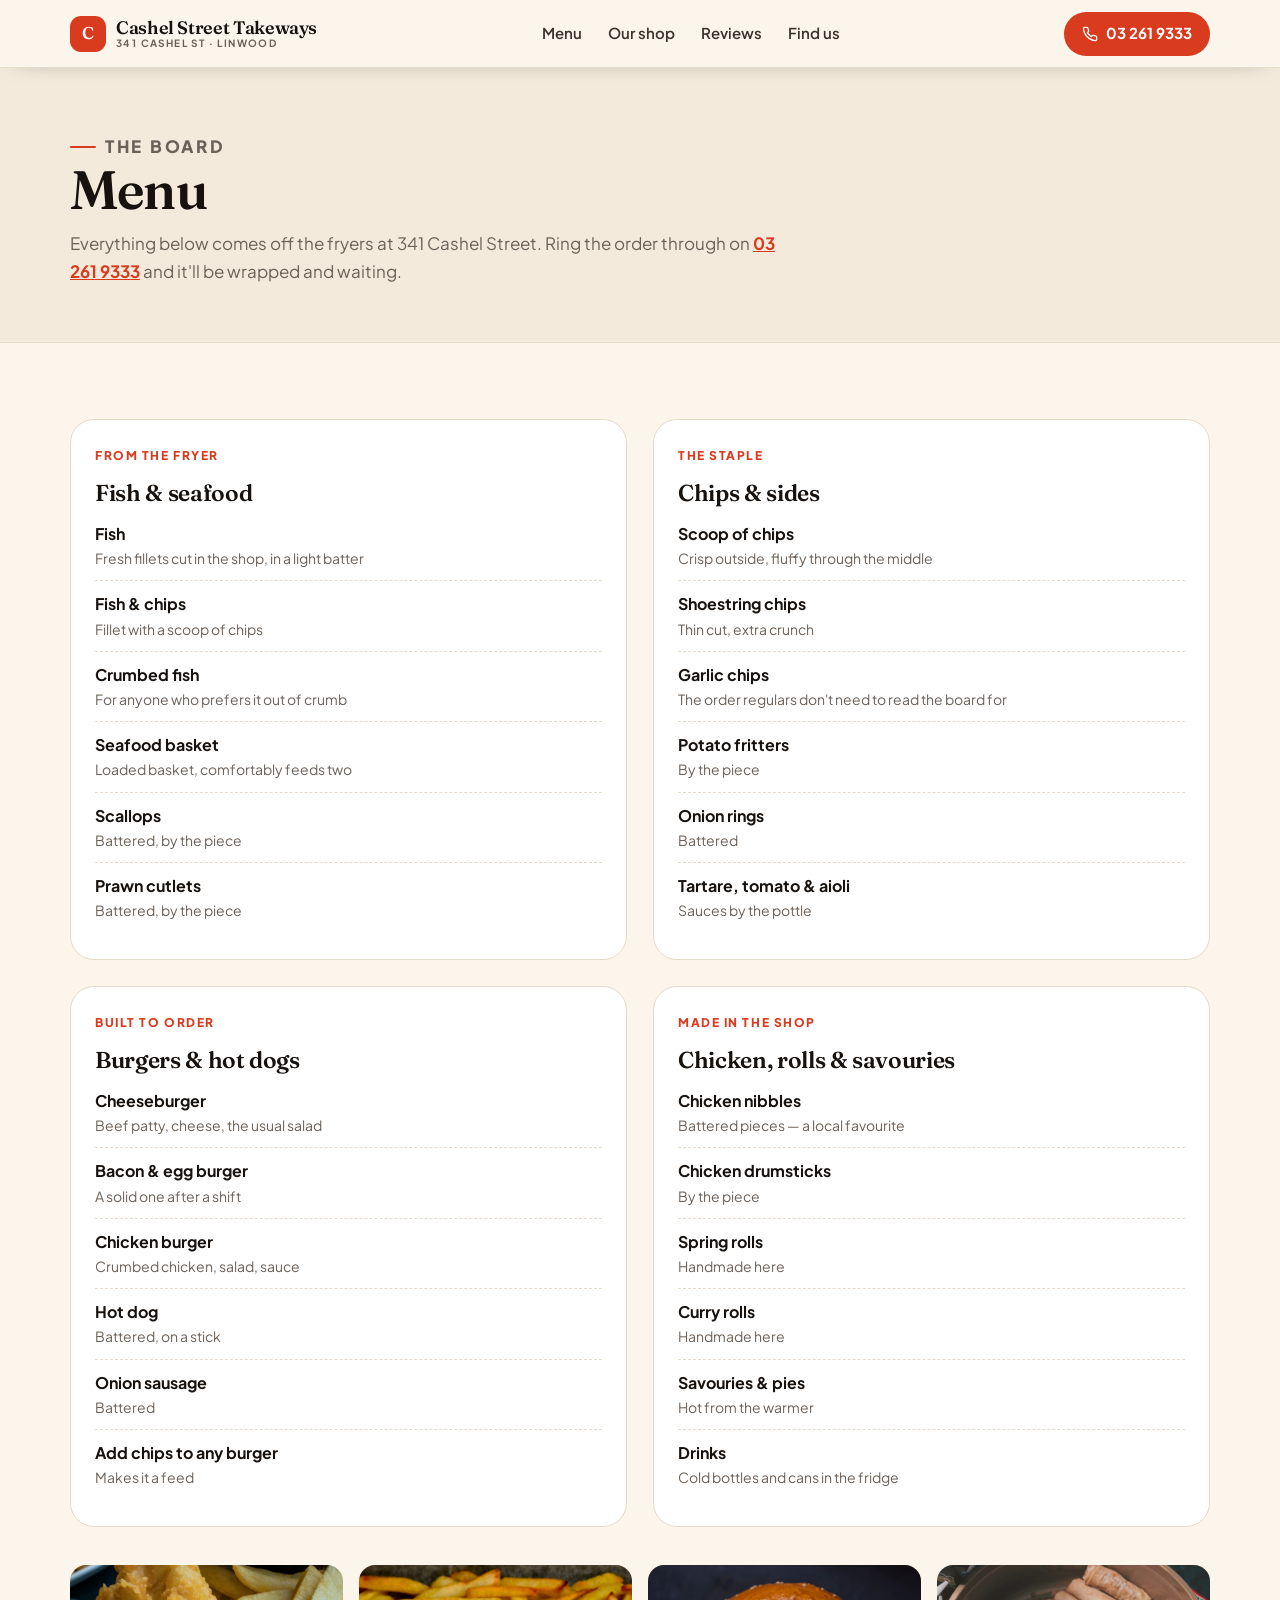
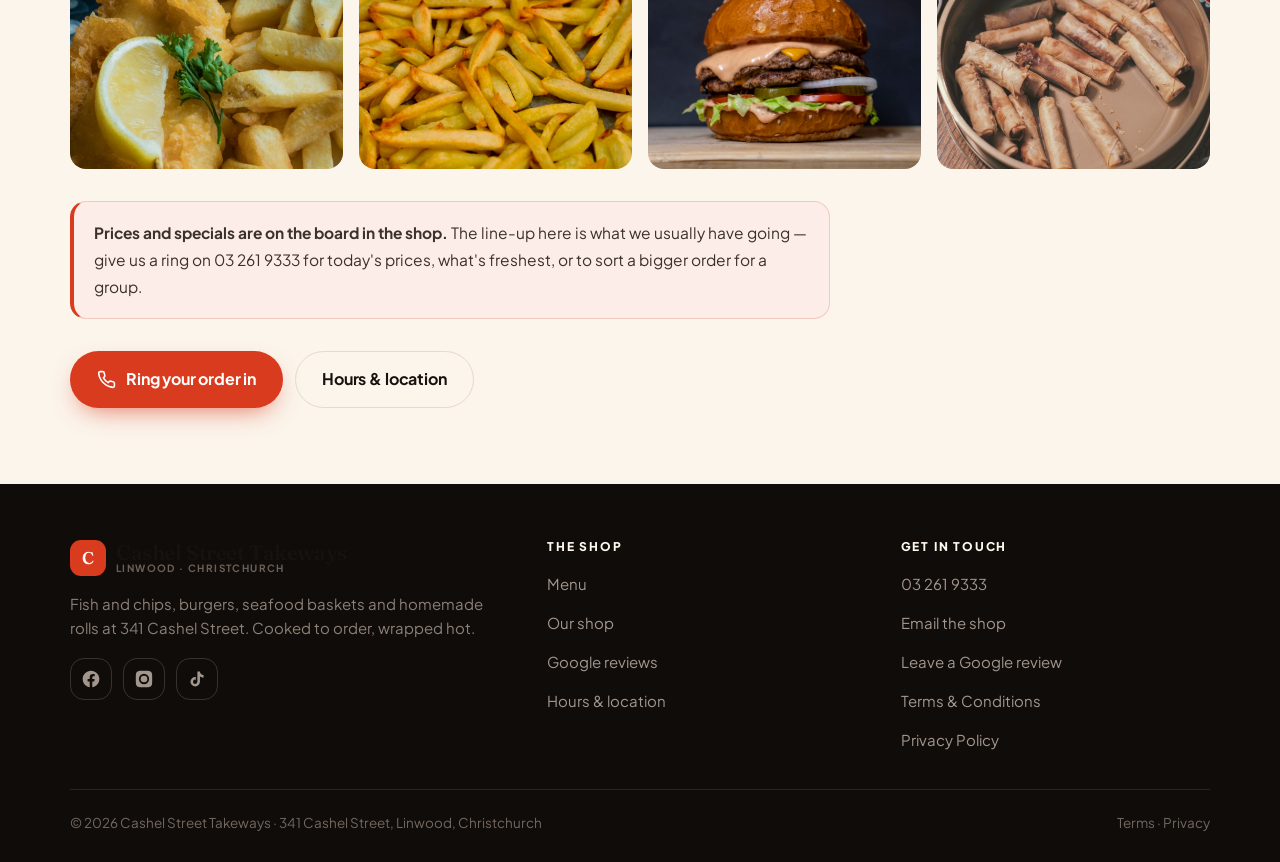
==== menu.html @ dccc2480 "Initial build: Cashel Street Takeways" ====
<!DOCTYPE html>
<html lang="en-NZ">
<head>
<meta charset="utf-8">
<meta name="viewport" content="width=device-width, initial-scale=1">
<title>Menu | Cashel Street Takeways, Linwood Christchurch</title>
<meta name="description" content="The menu board at Cashel Street Takeways — fish and chips, burgers, chicken, seafood baskets, homemade spring rolls and curry rolls. 341 Cashel Street, Linwood. Ring 03 261 9333.">
<meta name="theme-color" content="#17120E">
<meta property="og:title" content="Menu | Cashel Street Takeways">
<meta property="og:description" content="Fish and chips, burgers, chicken, seafood baskets and homemade rolls at 341 Cashel Street, Linwood, Christchurch.">
<meta property="og:image" content="img/og-image.jpg">
<link rel="icon" href="favicon.svg" type="image/svg+xml">
<link rel="preconnect" href="https://fonts.googleapis.com">
<link rel="preconnect" href="https://fonts.gstatic.com" crossorigin>
<link href="https://fonts.googleapis.com/css2?family=Fraunces:ital,opsz,wght@0,9..144,400;0,9..144,600;0,9..144,700;1,9..144,600&family=Plus+Jakarta+Sans:wght@400;500;600;700;800&display=swap" rel="stylesheet">
<link rel="stylesheet" href="styles.css">
</head>
<body class="inner">

<header class="nav solid">
  <div class="wrap">
    <a class="brand" href="index.html" aria-label="Cashel Street Takeways home">
      <span class="brand-mark" aria-hidden="true">C</span>
      <span class="brand-name">Cashel Street Takeways<small>341 Cashel St · Linwood</small></span>
    </a>
    <nav class="nav-links" aria-label="Main">
      <a href="index.html#menu">Menu</a>
      <a href="index.html#shop">Our shop</a>
      <a href="index.html#reviews">Reviews</a>
      <a href="index.html#findus">Find us</a>
    </nav>
    <div class="nav-right">
      <a class="nav-call" href="tel:032619333">
        <svg viewBox="0 0 24 24" fill="none" stroke="currentColor" stroke-width="2" stroke-linecap="round" stroke-linejoin="round" aria-hidden="true"><path d="M22 16.92v3a2 2 0 0 1-2.18 2 19.79 19.79 0 0 1-8.63-3.07 19.5 19.5 0 0 1-6-6 19.79 19.79 0 0 1-3.07-8.67A2 2 0 0 1 4.11 2h3a2 2 0 0 1 2 1.72c.13.96.36 1.9.7 2.81a2 2 0 0 1-.45 2.11L8.09 9.91a16 16 0 0 0 6 6l1.27-1.27a2 2 0 0 1 2.11-.45c.9.34 1.85.57 2.81.7A2 2 0 0 1 22 16.92z"/></svg>
        <span class="lbl">03 261 9333</span>
      </a>
      <button class="burger" id="burger" aria-label="Open menu" aria-expanded="false" aria-controls="mobileMenu"><span></span><span></span><span></span></button>
    </div>
  </div>
</header>

<div class="mobile-menu" id="mobileMenu">
  <a href="index.html#menu">Menu</a>
  <a href="index.html#shop">Our shop</a>
  <a href="index.html#reviews">Reviews</a>
  <a href="index.html#findus">Find us &amp; hours</a>
  <a href="tel:032619333">Call 03 261 9333</a>
</div>

<div class="page-head">
  <div class="wrap">
    <p class="eyebrow">The board</p>
    <h1>Menu</h1>
    <p>Everything below comes off the fryers at 341 Cashel Street. Ring the order through on <a href="tel:032619333" style="color:var(--accent);font-weight:700;">03 261 9333</a> and it'll be wrapped and waiting.</p>
  </div>
</div>

<section class="band-bone">
  <div class="wrap">
    <div class="menu-groups">

      <div class="menu-group rv">
        <div class="kicker">From the fryer</div>
        <h3>Fish &amp; seafood</h3>
        <ul>
          <li><b>Fish</b><span>Fresh fillets cut in the shop, in a light batter</span></li>
          <li><b>Fish &amp; chips</b><span>Fillet with a scoop of chips</span></li>
          <li><b>Crumbed fish</b><span>For anyone who prefers it out of crumb</span></li>
          <li><b>Seafood basket</b><span>Loaded basket, comfortably feeds two</span></li>
          <li><b>Scallops</b><span>Battered, by the piece</span></li>
          <li><b>Prawn cutlets</b><span>Battered, by the piece</span></li>
        </ul>
      </div>

      <div class="menu-group rv">
        <div class="kicker">The staple</div>
        <h3>Chips &amp; sides</h3>
        <ul>
          <li><b>Scoop of chips</b><span>Crisp outside, fluffy through the middle</span></li>
          <li><b>Shoestring chips</b><span>Thin cut, extra crunch</span></li>
          <li><b>Garlic chips</b><span>The order regulars don't need to read the board for</span></li>
          <li><b>Potato fritters</b><span>By the piece</span></li>
          <li><b>Onion rings</b><span>Battered</span></li>
          <li><b>Tartare, tomato &amp; aioli</b><span>Sauces by the pottle</span></li>
        </ul>
      </div>

      <div class="menu-group rv">
        <div class="kicker">Built to order</div>
        <h3>Burgers &amp; hot dogs</h3>
        <ul>
          <li><b>Cheeseburger</b><span>Beef patty, cheese, the usual salad</span></li>
          <li><b>Bacon &amp; egg burger</b><span>A solid one after a shift</span></li>
          <li><b>Chicken burger</b><span>Crumbed chicken, salad, sauce</span></li>
          <li><b>Hot dog</b><span>Battered, on a stick</span></li>
          <li><b>Onion sausage</b><span>Battered</span></li>
          <li><b>Add chips to any burger</b><span>Makes it a feed</span></li>
        </ul>
      </div>

      <div class="menu-group rv">
        <div class="kicker">Made in the shop</div>
        <h3>Chicken, rolls &amp; savouries</h3>
        <ul>
          <li><b>Chicken nibbles</b><span>Battered pieces — a local favourite</span></li>
          <li><b>Chicken drumsticks</b><span>By the piece</span></li>
          <li><b>Spring rolls</b><span>Handmade here</span></li>
          <li><b>Curry rolls</b><span>Handmade here</span></li>
          <li><b>Savouries &amp; pies</b><span>Hot from the warmer</span></li>
          <li><b>Drinks</b><span>Cold bottles and cans in the fridge</span></li>
        </ul>
      </div>

    </div>

    <div class="menu-strip">
      <img src="img/m-fishchips.jpg" alt="Battered fish and chips with a lemon wedge" width="800" height="1200" loading="lazy" decoding="async">
      <img src="img/m-chips.jpg" alt="A tray of hot golden chips" width="1200" height="692" loading="lazy" decoding="async">
      <img src="img/m-burgers.jpg" alt="A stacked cheeseburger" width="1200" height="997" loading="lazy" decoding="async">
      <img src="img/m-springrolls.jpg" alt="Golden fried spring rolls" width="1200" height="799" loading="lazy" decoding="async">
    </div>

    <div class="prose mt-32 rv" style="max-width:760px;">
      <p class="note"><b>Prices and specials are on the board in the shop.</b> The line-up here is what we usually have going — give us a ring on 03 261 9333 for today's prices, what's freshest, or to sort a bigger order for a group.</p>
    </div>

    <div class="stack-btns mt-32 rv">
      <a class="btn btn-primary" href="tel:032619333">
        <svg viewBox="0 0 24 24" fill="none" stroke="currentColor" stroke-width="2" stroke-linecap="round" stroke-linejoin="round" aria-hidden="true"><path d="M22 16.92v3a2 2 0 0 1-2.18 2 19.79 19.79 0 0 1-8.63-3.07 19.5 19.5 0 0 1-6-6 19.79 19.79 0 0 1-3.07-8.67A2 2 0 0 1 4.11 2h3a2 2 0 0 1 2 1.72c.13.96.36 1.9.7 2.81a2 2 0 0 1-.45 2.11L8.09 9.91a16 16 0 0 0 6 6l1.27-1.27a2 2 0 0 1 2.11-.45c.9.34 1.85.57 2.81.7A2 2 0 0 1 22 16.92z"/></svg>
        Ring your order in
      </a>
      <a class="btn btn-ghost" href="index.html#findus">Hours &amp; location</a>
    </div>
  </div>
</section>

<footer class="footer">
  <div class="wrap">
    <div class="footer-top">
      <div>
        <a class="brand" href="index.html" style="margin-bottom:16px;">
          <span class="brand-mark" aria-hidden="true">C</span>
          <span class="brand-name">Cashel Street Takeways<small>Linwood · Christchurch</small></span>
        </a>
        <p>Fish and chips, burgers, seafood baskets and homemade rolls at 341 Cashel Street. Cooked to order, wrapped hot.</p>
        <div class="socials">
          <a class="social" href="https://www.facebook.com/p/Cashel-Street-Takeaways-100054252981579/" target="_blank" rel="noopener" aria-label="Cashel Street Takeways on Facebook">
            <svg viewBox="0 0 24 24" fill="currentColor" aria-hidden="true"><path d="M22 12.06C22 6.5 17.52 2 12 2S2 6.5 2 12.06c0 5.02 3.66 9.18 8.44 9.94v-7.03H7.9v-2.91h2.54V9.85c0-2.52 1.49-3.91 3.77-3.91 1.09 0 2.24.2 2.24.2v2.46h-1.26c-1.24 0-1.63.78-1.63 1.57v1.89h2.78l-.45 2.91h-2.33V22c4.78-.76 8.44-4.92 8.44-9.94z"/></svg>
          </a>
          <a class="social" href="https://www.instagram.com/explore/search/keyword/?q=Cashel%20Street%20Takeaways%20Christchurch" target="_blank" rel="noopener" aria-label="Search Cashel Street Takeways on Instagram">
            <svg viewBox="0 0 24 24" fill="currentColor" aria-hidden="true"><path d="M12 2.16c3.2 0 3.58.01 4.85.07 1.17.05 1.8.25 2.23.41.56.22.96.48 1.38.9.42.42.68.82.9 1.38.16.42.36 1.06.41 2.23.06 1.27.07 1.65.07 4.85s-.01 3.58-.07 4.85c-.05 1.17-.25 1.8-.41 2.23-.22.56-.48.96-.9 1.38-.42.42-.82.68-1.38.9-.42.16-1.06.36-2.23.41-1.27.06-1.65.07-4.85.07s-3.58-.01-4.85-.07c-1.17-.05-1.8-.25-2.23-.41-.56-.22-.96-.48-1.38-.9a3.7 3.7 0 0 1-.9-1.38c-.16-.42-.36-1.06-.41-2.23C2.17 15.58 2.16 15.2 2.16 12s.01-3.58.07-4.85c.05-1.17.25-1.8.41-2.23.22-.56.48-.96.9-1.38.42-.42.82-.68 1.38-.9.42-.16 1.06-.36 2.23-.41C8.42 2.17 8.8 2.16 12 2.16zm0 3.68a6.16 6.16 0 1 0 0 12.32 6.16 6.16 0 0 0 0-12.32zm0 10.16a4 4 0 1 1 0-8 4 4 0 0 1 0 8zm7.85-10.4a1.44 1.44 0 1 1-2.88 0 1.44 1.44 0 0 1 2.88 0z"/></svg>
          </a>
          <a class="social" href="https://www.tiktok.com/search?q=Cashel%20Street%20Takeaways%20Christchurch" target="_blank" rel="noopener" aria-label="Search Cashel Street Takeways on TikTok">
            <svg viewBox="0 0 24 24" fill="currentColor" aria-hidden="true"><path d="M16.6 5.82A4.28 4.28 0 0 1 15.54 3h-3.09v12.4a2.59 2.59 0 0 1-2.59 2.5 2.59 2.59 0 1 1 .76-5.07V9.68a5.67 5.67 0 0 0-.76-.05A5.68 5.68 0 1 0 15.54 15.3V9.01a7.35 7.35 0 0 0 4.3 1.38V7.3a4.29 4.29 0 0 1-3.24-1.48z"/></svg>
          </a>
        </div>
      </div>
      <div>
        <h4>The shop</h4>
        <ul class="footer-links">
          <li><a href="index.html#menu">Menu</a></li>
          <li><a href="index.html#shop">Our shop</a></li>
          <li><a href="index.html#reviews">Google reviews</a></li>
          <li><a href="index.html#findus">Hours &amp; location</a></li>
        </ul>
      </div>
      <div>
        <h4>Get in touch</h4>
        <ul class="footer-links">
          <li><a href="tel:032619333">03 261 9333</a></li>
          <li><a href="#" data-gmail data-user="alfeilimited" data-domain="outlook.co.nz" data-su="Enquiry%20for%20Cashel%20Street%20Takeways" data-body="Hi%20Albert%2C%0A%0A">Email the shop</a></li>
          <li><a href="https://www.google.com/maps/search/?api=1&amp;query=Cashel%20Street%20Takeaways%20341%20Cashel%20St%20Linwood%20Christchurch" target="_blank" rel="noopener">Leave a Google review</a></li>
          <li><a href="terms.html">Terms &amp; Conditions</a></li>
          <li><a href="privacy.html">Privacy Policy</a></li>
        </ul>
      </div>
    </div>
    <div class="footer-bottom">
      <span>© <span data-year>2026</span> Cashel Street Takeways · 341 Cashel Street, Linwood, Christchurch</span>
      <span><a href="terms.html">Terms</a> · <a href="privacy.html">Privacy</a></span>
    </div>
  </div>
</footer>

<script src="script.js"></script>
</body>
</html>
---- styles.css ----
/* =========================================================
   Cashel Street Takeways — Linwood, Christchurch
   Archetype: Fresh  ·  Fraunces + Plus Jakarta Sans
   ========================================================= */

:root{
  --ink:        #17120E;
  --ink-soft:   #3B322B;
  --muted:      #6C6158;
  --bone:       #FBF5EC;
  --bone-deep:  #F4EADC;
  --paper:      #FFFFFF;
  --line:       #E6DACA;
  --accent:     #D93B1E;
  --accent-dk:  #B32F16;
  --accent-soft:#FCEDE8;
  --gold:       #E0A63C;

  --r-sm: 10px;
  --r:    16px;
  --r-lg: 24px;
  --r-xl: 32px;

  --shadow:    0 2px 4px rgba(23,18,14,.04), 0 12px 32px -12px rgba(23,18,14,.16);
  --shadow-lg: 0 4px 8px rgba(23,18,14,.05), 0 28px 60px -22px rgba(23,18,14,.28);

  --wrap: 1180px;
  --nav-h: 68px;

  --f-display: "Fraunces", Georgia, "Times New Roman", serif;
  --f-body: "Plus Jakarta Sans", -apple-system, BlinkMacSystemFont, "Segoe UI", sans-serif;
}

*,*::before,*::after{ box-sizing:border-box; }

html{ scroll-behavior:smooth; scroll-padding-top:calc(var(--nav-h) + 12px); }
@media (prefers-reduced-motion: reduce){ html{ scroll-behavior:auto; } }

body{
  margin:0;
  background:var(--bone);
  color:var(--ink-soft);
  font-family:var(--f-body);
  font-size:17px;
  line-height:1.65;
  -webkit-font-smoothing:antialiased;
  overflow-x:hidden;
}

img{
  max-width:100%;
  height:auto;
  display:block;
  image-orientation:from-image;
  filter:saturate(.95) contrast(1.05);
}

a{ color:inherit; }
h1,h2,h3,h4{
  font-family:var(--f-display);
  color:var(--ink);
  font-weight:600;
  line-height:1.1;
  letter-spacing:-.015em;
  margin:0 0 .5em;
  font-variation-settings:"SOFT" 0,"WONK" 0;
}
p{ margin:0 0 1.1em; }
p:last-child{ margin-bottom:0; }

.wrap{ width:100%; max-width:var(--wrap); margin:0 auto; padding:0 20px; min-width:0; }

/* nothing may push the page wider than the phone */
h1,h2,h3,h4,p,li,a,span,div{ min-width:0; }
h1,h2,h3,h4,p,li{ overflow-wrap:break-word; }

.eyebrow{
  font-family:var(--f-body);
  font-size:12px;
  font-weight:800;
  letter-spacing:.12em;
  text-transform:uppercase;
  color:var(--accent);
  margin:0 0 14px;
  display:block;
  max-width:100%;
  overflow-wrap:break-word;
}
@media (min-width:520px){ .eyebrow{ letter-spacing:.16em; } }
.eyebrow::before{
  content:""; display:inline-block; width:26px; height:2px;
  vertical-align:middle; margin:-2px 9px 0 0;
  background:var(--accent); border-radius:2px;
}
.eyebrow.on-dark{ color:var(--gold); }
.eyebrow.on-dark::before{ background:var(--gold); }

section{ padding:76px 0; position:relative; }
.band-bone{ background:var(--bone); }
.band-paper{ background:var(--paper); }
.band-deep{ background:var(--bone-deep); }
.band-dark{ background:var(--ink); color:#D9CFC5; }
.band-dark h2,.band-dark h3{ color:#FFF8EF; }

.sec-head{ max-width:640px; margin-bottom:40px; }
.sec-head h2{ font-size:clamp(30px,7vw,46px); }
.sec-head p{ font-size:17px; color:var(--muted); }
.band-dark .sec-head p{ color:#A99C90; }

/* ---------- Buttons ---------- */
.btn{
  display:inline-flex; align-items:center; justify-content:center; gap:10px;
  min-height:52px; padding:14px 26px;
  border-radius:999px; border:1.5px solid transparent;
  font-family:var(--f-body); font-size:16px; font-weight:700; letter-spacing:-.01em;
  text-decoration:none; cursor:pointer;
  transition:transform .22s cubic-bezier(.2,.7,.3,1), box-shadow .22s ease, background .22s ease, color .22s ease, border-color .22s ease;
  max-width:100%;
}
.btn svg{ width:19px; height:19px; flex:none; }
.btn-primary{ background:var(--accent); color:#fff; box-shadow:0 10px 26px -10px rgba(217,59,30,.75); }
.btn-primary:hover{ background:var(--accent-dk); transform:translateY(-2px); box-shadow:0 16px 34px -12px rgba(217,59,30,.85); }
.btn-ghost{ background:transparent; color:var(--ink); border-color:var(--line); }
.btn-ghost:hover{ background:var(--paper); border-color:var(--ink); transform:translateY(-2px); }
.btn-light{ background:#FFF8EF; color:var(--ink); }
.btn-light:hover{ background:#fff; transform:translateY(-2px); }
.btn-outline-light{ background:transparent; color:#FFF8EF; border-color:rgba(255,248,239,.32); }
.btn-outline-light:hover{ border-color:#FFF8EF; background:rgba(255,248,239,.08); transform:translateY(-2px); }
.btn-glass{
  background:rgba(255,255,255,.14); color:#fff; border-color:rgba(255,255,255,.4);
  -webkit-backdrop-filter:blur(10px); backdrop-filter:blur(10px);
}
.btn-glass:hover{ background:rgba(255,255,255,.24); transform:translateY(-2px); }
.btn-lg{ min-height:60px; padding:16px 32px; font-size:17px; width:100%; }

/* ---------- Intro curtain ---------- */
#intro{
  position:fixed; inset:0; z-index:200;
  background:var(--ink);
  display:flex; align-items:center; justify-content:center;
  transition:opacity .7s ease .35s, visibility .7s ease .35s;
}
#intro.done{ opacity:0; visibility:hidden; }
.intro-mark{
  font-family:var(--f-display); font-size:clamp(24px,6.4vw,44px); font-weight:600;
  color:#FFF8EF; text-align:center; letter-spacing:-.02em; line-height:1.15;
  padding:0 24px; max-width:100%; width:100%;
  overflow-wrap:break-word;
  animation:introRise .9s cubic-bezier(.2,.7,.3,1) both;
}
.intro-mark span{ display:block; font-family:var(--f-body); font-size:12px; font-weight:800;
  letter-spacing:.24em; text-transform:uppercase; color:var(--gold); margin-top:14px; }
.intro-bar{
  position:absolute; left:0; right:0; bottom:0; height:3px; background:var(--accent);
  transform-origin:left; animation:introBar 1.15s cubic-bezier(.5,0,.2,1) both;
}
@keyframes introRise{ from{opacity:0; transform:translateY(16px);} to{opacity:1; transform:none;} }
@keyframes introBar{ from{transform:scaleX(0);} to{transform:scaleX(1);} }

/* ---------- Reveal ---------- */
.rv{ opacity:0; transform:translateY(22px); transition:opacity .75s ease, transform .75s cubic-bezier(.2,.7,.3,1); }
.rv.in{ opacity:1; transform:none; }
@media (prefers-reduced-motion: reduce){
  .rv{ opacity:1 !important; transform:none !important; transition:none; }
  .intro-mark,.intro-bar{ animation:none; }
}

/* ---------- Nav ---------- */
.nav{
  position:fixed; top:0; left:0; right:0; z-index:120;
  height:var(--nav-h);
  display:flex; align-items:center;
  background:rgba(251,245,236,0);
  transition:background .3s ease, box-shadow .3s ease, border-color .3s ease;
  border-bottom:1px solid transparent;
}
.nav.solid{
  background:rgba(251,245,236,.94);
  -webkit-backdrop-filter:blur(14px); backdrop-filter:blur(14px);
  border-bottom-color:var(--line);
  box-shadow:0 6px 24px -18px rgba(23,18,14,.6);
}
.nav .wrap{ display:flex; align-items:center; justify-content:space-between; gap:14px; }

.brand{ display:flex; align-items:center; gap:10px; text-decoration:none; min-width:0; }
.brand-mark{
  width:36px; height:36px; border-radius:11px; flex:none;
  background:var(--accent); color:#fff;
  display:grid; place-items:center;
  font-family:var(--f-display); font-weight:600; font-size:17px; letter-spacing:-.02em;
}
.brand-name{
  font-family:var(--f-display); font-size:18px; font-weight:600; color:#FFF8EF;
  letter-spacing:-.02em; line-height:1.05; white-space:nowrap;
  overflow:hidden; text-overflow:ellipsis;
  transition:color .3s ease;
}
.brand-name small{ display:block; font-family:var(--f-body); font-size:10px; font-weight:700;
  letter-spacing:.14em; text-transform:uppercase; color:rgba(255,248,239,.62); transition:color .3s ease; }
@media (max-width:430px){
  .brand-mark{ width:32px; height:32px; border-radius:10px; font-size:15px; }
  .brand{ gap:8px; }
  .brand-name{ font-size:15.5px; }
  .brand-name small{ font-size:9px; letter-spacing:.1em; }
}
.nav.solid .brand-name{ color:var(--ink); }
.nav.solid .brand-name small{ color:var(--muted); }
body.inner .brand-name{ color:var(--ink); }
body.inner .brand-name small{ color:var(--muted); }

.nav-links{ display:none; }
.nav-right{ display:flex; align-items:center; gap:10px; }

.nav-call{
  display:inline-flex; align-items:center; gap:8px;
  min-height:44px; padding:9px 18px; border-radius:999px;
  background:var(--accent); color:#fff; text-decoration:none;
  font-size:15px; font-weight:700; white-space:nowrap;
  transition:background .2s ease, transform .2s ease;
}
.nav-call:hover{ background:var(--accent-dk); transform:translateY(-1px); }
.nav-call svg{ width:16px; height:16px; }
.nav-call .lbl{ display:none; }

.burger{
  width:44px; height:44px; border-radius:12px; flex:none;
  display:grid; place-items:center; gap:0;
  background:rgba(255,255,255,.12); border:1px solid rgba(255,255,255,.28);
  cursor:pointer; padding:0;
  -webkit-backdrop-filter:blur(8px); backdrop-filter:blur(8px);
  transition:background .2s ease, border-color .2s ease;
}
.nav.solid .burger, body.inner .burger{ background:var(--paper); border-color:var(--line); }
.burger span{ display:block; width:18px; height:2px; border-radius:2px; background:#FFF8EF; transition:background .3s ease, transform .3s ease, opacity .3s ease; }
.burger span + span{ margin-top:4px; }
.nav.solid .burger span, body.inner .burger span{ background:var(--ink); }
.burger.open span:nth-child(1){ transform:translateY(6px) rotate(45deg); }
.burger.open span:nth-child(2){ opacity:0; }
.burger.open span:nth-child(3){ transform:translateY(-6px) rotate(-45deg); }

.mobile-menu{
  position:fixed; top:var(--nav-h); left:0; right:0; z-index:119;
  background:var(--paper); border-bottom:1px solid var(--line);
  box-shadow:var(--shadow-lg);
  transform:translateY(-14px); opacity:0; visibility:hidden; pointer-events:none;
  transition:opacity .26s ease, transform .26s ease, visibility .26s ease;
}
.mobile-menu.open{ transform:none; opacity:1; visibility:visible; pointer-events:auto; }
.mobile-menu a{
  display:flex; align-items:center; min-height:52px;
  padding:12px 20px; text-decoration:none; color:var(--ink);
  font-weight:600; font-size:17px; border-bottom:1px solid var(--bone-deep);
}
.mobile-menu a:last-child{ border-bottom:0; }
.mobile-menu a:active{ background:var(--bone); }

@media (min-width:940px){
  .burger{ display:none; }
  .mobile-menu{ display:none; }
  .nav-links{ display:flex; align-items:center; gap:26px; }
  .nav-links a{
    text-decoration:none; font-size:15px; font-weight:600; color:rgba(255,248,239,.86);
    position:relative; padding:4px 0; transition:color .2s ease;
  }
  .nav-links a::after{
    content:""; position:absolute; left:0; right:100%; bottom:0; height:2px;
    background:var(--accent); border-radius:2px; transition:right .25s ease;
  }
  .nav-links a:hover::after{ right:0; }
  .nav.solid .nav-links a, body.inner .nav-links a{ color:var(--ink-soft); }
  .nav.solid .nav-links a:hover, body.inner .nav-links a:hover{ color:var(--ink); }
  .nav-call .lbl{ display:inline; }
}

/* ---------- Hero ---------- */
.hero{
  position:relative;
  background:var(--ink);
  min-height:100svh;
  display:flex; align-items:flex-end;
  padding:calc(var(--nav-h) + 40px) 0 44px;
  overflow:hidden;
}
.hero-slides{ position:absolute; inset:0; }
.hero-slides img{
  position:absolute; inset:0;
  width:100%; height:100%;
  object-fit:cover; object-position:center;
  opacity:0; transition:opacity 1.6s ease;
  filter:saturate(.95) contrast(1.05);
}
.hero-slides img.active{ opacity:1; }
.hero-scrim{
  position:absolute; inset:0;
  background:
    linear-gradient(180deg, rgba(23,18,14,.72) 0%, rgba(23,18,14,.36) 34%, rgba(23,18,14,.80) 82%, rgba(23,18,14,.94) 100%),
    linear-gradient(90deg, rgba(23,18,14,.5) 0%, rgba(23,18,14,0) 62%);
}
.hero .wrap{ position:relative; z-index:2; }
.hero-inner{ max-width:730px; }
.hero .eyebrow{ color:var(--gold); }
.hero .eyebrow::before{ background:var(--gold); }
.hero h1{
  color:#FFF8EF;
  font-size:clamp(32px,8.6vw,72px);
  line-height:1.03;
  letter-spacing:-.03em;
  margin-bottom:18px;
  text-wrap:balance;
}
.hero h1 em{ font-style:italic; color:var(--gold); }
.hero-sub{
  color:rgba(255,248,239,.86);
  font-size:clamp(16px,4.2vw,20px);
  line-height:1.6;
  max-width:560px;
  margin-bottom:26px;
}
.hero-cta{ display:flex; flex-wrap:wrap; gap:12px; margin-bottom:22px; }
.hero-cta .btn{ flex:1 1 240px; }

.hero-badge{
  display:inline-flex; align-items:center; gap:12px; flex-wrap:wrap;
  padding:12px 18px; border-radius:999px;
  background:rgba(255,255,255,.13);
  border:1px solid rgba(255,255,255,.28);
  -webkit-backdrop-filter:blur(12px); backdrop-filter:blur(12px);
  color:#FFF8EF; font-size:14px; font-weight:600; line-height:1.3;
  max-width:100%;
}
.stars{ display:inline-flex; gap:2px; color:var(--gold); flex:none; }
.stars svg{ width:15px; height:15px; }
.hero-badge b{ font-weight:800; }
.hero-badge span{ color:rgba(255,248,239,.74); font-weight:500; }

.scroll-hint{
  position:absolute; left:50%; bottom:14px; transform:translateX(-50%);
  z-index:2; color:rgba(255,248,239,.5);
  display:none;
}
@media (min-width:940px){ .scroll-hint{ display:block; animation:bob 2.4s ease-in-out infinite; } }
@keyframes bob{ 0%,100%{ transform:translate(-50%,0);} 50%{ transform:translate(-50%,7px);} }

/* ---------- Trust strip ---------- */
.trust{ background:var(--ink); padding:0 0 0; }
.trust-grid{
  display:grid; gap:0;
  border-top:1px solid rgba(255,248,239,.12);
}
.trust-item{
  display:flex; gap:16px; align-items:flex-start;
  padding:26px 0;
  border-bottom:1px solid rgba(255,248,239,.12);
}
.trust-ico{
  width:44px; height:44px; border-radius:13px; flex:none;
  display:grid; place-items:center;
  background:rgba(217,59,30,.18); color:var(--accent);
  border:1px solid rgba(217,59,30,.34);
}
.trust-ico svg{ width:21px; height:21px; }
.trust-item h3{ font-size:18px; margin:0 0 4px; color:#FFF8EF; }
.trust-item p{ font-size:15px; color:#A99C90; margin:0; }
@media (min-width:768px){
  .trust-grid{ grid-template-columns:repeat(3,1fr); gap:0 34px; }
  .trust-item{ border-bottom:0; padding:34px 0; }
}

/* ---------- Menu / services cards ---------- */
.cards{ display:grid; gap:22px; grid-template-columns:1fr; }
@media (min-width:640px){ .cards{ grid-template-columns:repeat(2,1fr); } }
@media (min-width:1000px){ .cards{ grid-template-columns:repeat(3,1fr); } }

.card{
  background:var(--paper);
  border:1px solid var(--line);
  border-radius:var(--r-lg);
  overflow:hidden;
  display:flex; flex-direction:column;
  transition:transform .3s cubic-bezier(.2,.7,.3,1), box-shadow .3s ease, border-color .3s ease;
}
.card:hover{ transform:translateY(-5px); box-shadow:var(--shadow-lg); border-color:#D9C8B2; }
.card-img{ position:relative; aspect-ratio:4/3; overflow:hidden; background:var(--bone-deep); }
.card-img img{ width:100%; height:100%; object-fit:cover; transition:transform .6s cubic-bezier(.2,.7,.3,1); }
.card:hover .card-img img{ transform:scale(1.055); }
.card-tag{
  position:absolute; left:12px; top:12px; z-index:2;
  background:rgba(23,18,14,.78); color:#FFF8EF;
  -webkit-backdrop-filter:blur(6px); backdrop-filter:blur(6px);
  font-size:11px; font-weight:800; letter-spacing:.1em; text-transform:uppercase;
  padding:6px 11px; border-radius:999px;
}
.card-body{ padding:22px 22px 24px; flex:1; }
.card-body h3{ font-size:22px; margin:0 0 8px; }
.card-body p{ font-size:15.5px; color:var(--muted); margin:0; }

/* ---------- About ---------- */
.split{ display:grid; gap:34px; grid-template-columns:1fr; align-items:center; }
@media (min-width:940px){ .split{ grid-template-columns:1fr 1.05fr; gap:60px; } }

.about-media{ position:relative; }
.about-media img{
  width:100%; aspect-ratio:4/3; object-fit:cover;
  border-radius:var(--r-xl);
  box-shadow:var(--shadow-lg);
}
.corner-tag{
  position:absolute; right:-6px; bottom:-14px;
  background:var(--accent); color:#fff;
  padding:14px 20px; border-radius:var(--r);
  font-size:13px; font-weight:800; letter-spacing:.06em; text-transform:uppercase;
  line-height:1.35; box-shadow:0 14px 30px -14px rgba(217,59,30,.9);
  max-width:72%;
}
@media (min-width:640px){ .corner-tag{ right:-14px; } }

.checklist{ list-style:none; margin:26px 0 0; padding:0; display:grid; gap:14px; }
.checklist li{ display:flex; gap:13px; align-items:flex-start; font-size:16px; color:var(--ink-soft); }
.check{
  width:26px; height:26px; border-radius:9px; flex:none; margin-top:1px;
  display:grid; place-items:center;
  background:var(--accent-soft); color:var(--accent);
  border:1px solid rgba(217,59,30,.22);
}
.check svg{ width:14px; height:14px; }

/* ---------- Crew ---------- */
.crew{ display:grid; gap:20px; grid-template-columns:1fr; }
@media (min-width:640px){ .crew{ grid-template-columns:repeat(3,1fr); } }
.crew-card{
  background:var(--paper); border:1px solid var(--line);
  border-radius:var(--r-lg); padding:28px 24px; text-align:center;
  transition:transform .3s ease, box-shadow .3s ease;
}
.crew-card:hover{ transform:translateY(-4px); box-shadow:var(--shadow); }
.avatar{
  width:70px; height:70px; margin:0 auto 16px; border-radius:50%;
  background:var(--ink); color:#FFF8EF;
  display:grid; place-items:center;
  font-family:var(--f-display); font-size:24px; font-weight:600; letter-spacing:.02em;
  box-shadow:0 0 0 3px var(--paper), 0 0 0 5px var(--accent);
}
.crew-card h3{ font-size:20px; margin:0 0 4px; }
.crew-role{
  display:block; font-size:11px; font-weight:800; letter-spacing:.14em;
  text-transform:uppercase; color:var(--accent); margin-bottom:10px;
}
.crew-card p{ font-size:15px; color:var(--muted); margin:0; }

/* ---------- Reviews ---------- */
.review-grid{ display:grid; gap:20px; grid-template-columns:1fr; }
@media (min-width:700px){ .review-grid{ grid-template-columns:repeat(2,1fr); } }
.review{
  background:var(--paper); border:1px solid var(--line);
  border-radius:var(--r-lg); padding:26px 24px;
  display:flex; flex-direction:column; gap:14px;
  transition:transform .3s ease, box-shadow .3s ease;
}
.review:hover{ transform:translateY(-4px); box-shadow:var(--shadow); }
.review-top{ display:flex; align-items:center; gap:13px; }
.review-av{
  width:44px; height:44px; border-radius:50%; flex:none;
  background:var(--accent-soft); color:var(--accent-dk);
  display:grid; place-items:center; font-weight:800; font-size:15px;
  border:1px solid rgba(217,59,30,.2);
}
.review-name{ font-weight:700; color:var(--ink); font-size:16px; line-height:1.25; }
.review-date{ font-size:13px; color:var(--muted); }
.review p{ font-size:16px; color:var(--ink-soft); margin:0; line-height:1.6; }
.google-mark{ display:flex; align-items:center; gap:7px; font-size:12.5px; color:var(--muted); font-weight:600; margin-top:auto; }
.google-mark svg{ width:15px; height:15px; }

.rating-summary{
  display:flex; flex-wrap:wrap; align-items:center; gap:14px;
  background:var(--paper); border:1px solid var(--line);
  border-radius:var(--r-lg); padding:20px 22px; margin-bottom:28px;
}
.rating-score{ font-family:var(--f-display); font-size:42px; font-weight:600; color:var(--ink); line-height:1; }
.rating-meta{ font-size:14.5px; color:var(--muted); }
.rating-meta b{ color:var(--ink); display:block; font-size:16px; }
.rating-summary .btn{ margin-left:auto; }

/* ---------- Review banner ---------- */
.review-banner{ background:var(--ink); text-align:center; }
.review-banner h2{ font-size:clamp(26px,6.4vw,40px); color:#FFF8EF; max-width:16ch; margin-inline:auto; }
.review-banner p{ color:#A99C90; max-width:46ch; margin:0 auto 26px; font-size:16.5px; }
.review-banner .stars{ justify-content:center; margin-bottom:16px; }
.review-banner .stars svg{ width:22px; height:22px; }

/* ---------- Contact ---------- */
.contact-grid{ display:grid; gap:34px; grid-template-columns:1fr; }
@media (min-width:940px){ .contact-grid{ grid-template-columns:1.05fr .95fr; gap:56px; } }

.info-row{
  display:flex; gap:15px; align-items:flex-start;
  padding:17px 0; border-bottom:1px solid rgba(255,248,239,.13);
}
.info-row:last-of-type{ border-bottom:0; }
.info-ico{
  width:40px; height:40px; border-radius:12px; flex:none;
  display:grid; place-items:center;
  background:rgba(224,166,60,.14); color:var(--gold);
  border:1px solid rgba(224,166,60,.3);
}
.info-ico svg{ width:19px; height:19px; }
.info-row .lab{ font-size:11.5px; font-weight:800; letter-spacing:.14em; text-transform:uppercase; color:#A99C90; margin-bottom:3px; }
.info-row .val{ font-size:16.5px; color:#FFF8EF; font-weight:600; line-height:1.45; text-decoration:none; word-break:break-word; }
a.val:hover{ color:var(--gold); }

.hours{ list-style:none; margin:0; padding:0; font-size:15.5px; }
.hours li{ display:flex; flex-wrap:wrap; justify-content:space-between; gap:2px 14px; padding:6px 0; color:#D9CFC5; }
.hours li span{ text-align:left; }
@media (min-width:520px){ .hours li span{ text-align:right; } }
.hours li b{ color:#FFF8EF; font-weight:600; flex:none; }
.hours li.closed b{ color:#A99C90; }

.contact-card{
  background:rgba(255,248,239,.05);
  border:1px solid rgba(255,248,239,.14);
  border-radius:var(--r-xl);
  padding:28px 24px;
}
.contact-card h3{ font-size:24px; margin:0 0 8px; }
.contact-card > p{ color:#A99C90; font-size:15.5px; margin-bottom:22px; }
.contact-btns{ display:grid; gap:12px; }

.socials{ display:flex; gap:11px; flex-wrap:wrap; margin-top:24px; }
.social{
  width:46px; height:46px; border-radius:14px;
  display:grid; place-items:center;
  border:1px solid rgba(255,248,239,.22); color:#FFF8EF;
  text-decoration:none;
  transition:background .22s ease, transform .22s ease, border-color .22s ease, color .22s ease;
}
.social svg{ width:20px; height:20px; }
.social:hover{ background:var(--accent); border-color:var(--accent); color:#fff; transform:translateY(-3px); }
.socials-label{ font-size:11.5px; font-weight:800; letter-spacing:.14em; text-transform:uppercase; color:#A99C90; margin:26px 0 0; }

/* ---------- Map ---------- */
.map-wrap{
  border-radius:var(--r-xl);
  overflow:hidden;
  border:1px solid var(--line);
  box-shadow:var(--shadow);
  background:var(--bone-deep);
  line-height:0;
}
.map-wrap iframe{ width:100%; height:340px; border:0; display:block; }
@media (min-width:768px){ .map-wrap iframe{ height:430px; } }

/* ---------- Footer ---------- */
.footer{ background:#100C09; color:#8C8078; padding:56px 0 28px; }
.footer-top{ display:grid; gap:32px; grid-template-columns:1fr; margin-bottom:36px; }
@media (min-width:768px){ .footer-top{ grid-template-columns:1.4fr 1fr 1fr; gap:44px; } }
.footer h4{ font-family:var(--f-body); font-size:12px; font-weight:800; letter-spacing:.15em;
  text-transform:uppercase; color:#FFF8EF; margin:0 0 16px; }
.footer .brand-name{ color:#FFF8EF; font-size:21px; }
.footer .brand-name small{ color:#8C8078; }
.footer p{ font-size:15px; line-height:1.6; }
.footer-links{ list-style:none; margin:0; padding:0; display:grid; gap:11px; }
.footer-links a{ text-decoration:none; font-size:15px; color:#A2968D; transition:color .2s ease; display:inline-block; min-height:24px; }
.footer-links a:hover{ color:var(--gold); }
.footer .socials{ margin-top:18px; }
.footer .social{ border-color:rgba(255,248,239,.16); color:#A2968D; width:42px; height:42px; }
.footer-bottom{
  border-top:1px solid rgba(255,248,239,.1); padding-top:22px;
  display:flex; flex-wrap:wrap; gap:10px 20px; justify-content:space-between;
  font-size:13.5px; color:#736860;
}
.footer-bottom a{ color:#736860; text-decoration:none; }
.footer-bottom a:hover{ color:var(--gold); }

/* ---------- Inner pages ---------- */
body.inner{ padding-top:var(--nav-h); }
body.inner .nav{ background:rgba(251,245,236,.94); -webkit-backdrop-filter:blur(14px); backdrop-filter:blur(14px); border-bottom-color:var(--line); }

.page-head{ background:var(--bone-deep); padding:64px 0 56px; border-bottom:1px solid var(--line); }
.page-head h1{ font-size:clamp(32px,8vw,54px); margin:0 0 10px; }
.page-head p{ color:var(--muted); max-width:60ch; font-size:17px; margin:0; }

.prose{ max-width:800px; }
.prose h2{ font-size:clamp(23px,5vw,30px); margin:44px 0 14px; }
.prose h2:first-child{ margin-top:0; }
.prose p, .prose li{ font-size:16.5px; color:var(--ink-soft); line-height:1.72; }
.prose ul{ padding-left:20px; margin:0 0 1.1em; }
.prose li{ margin-bottom:8px; }
.prose .note{
  background:var(--accent-soft); border:1px solid rgba(217,59,30,.2);
  border-left:4px solid var(--accent);
  border-radius:var(--r); padding:18px 20px; font-size:15.5px; color:var(--ink-soft);
}

/* Menu page */
.menu-groups{ display:grid; gap:26px; grid-template-columns:1fr; }
@media (min-width:768px){ .menu-groups{ grid-template-columns:repeat(2,1fr); } }
.menu-group{
  background:var(--paper); border:1px solid var(--line);
  border-radius:var(--r-lg); padding:26px 24px;
}
.menu-group h3{ font-size:23px; margin:0 0 4px; }
.menu-group .kicker{ font-size:12px; font-weight:800; letter-spacing:.13em; text-transform:uppercase; color:var(--accent); margin-bottom:16px; }
.menu-group ul{ list-style:none; margin:0; padding:0; }
.menu-group li{
  padding:10px 0; border-bottom:1px dashed var(--line);
  font-size:16px; color:var(--ink-soft);
}
.menu-group li:last-child{ border-bottom:0; }
.menu-group li b{ color:var(--ink); font-weight:700; }
.menu-group li span{ display:block; font-size:14px; color:var(--muted); }

.menu-strip{ display:grid; gap:16px; grid-template-columns:repeat(2,1fr); margin-top:38px; }
@media (min-width:768px){ .menu-strip{ grid-template-columns:repeat(4,1fr); } }
.menu-strip img{ width:100%; aspect-ratio:4/3; object-fit:cover; border-radius:var(--r); }

/* utility */
.center{ text-align:center; }
.mt-32{ margin-top:32px; }
.stack-btns{ display:flex; flex-wrap:wrap; gap:12px; }
.stack-btns .btn{ flex:1 1 220px; }
@media (min-width:640px){ .stack-btns .btn{ flex:0 1 auto; } }
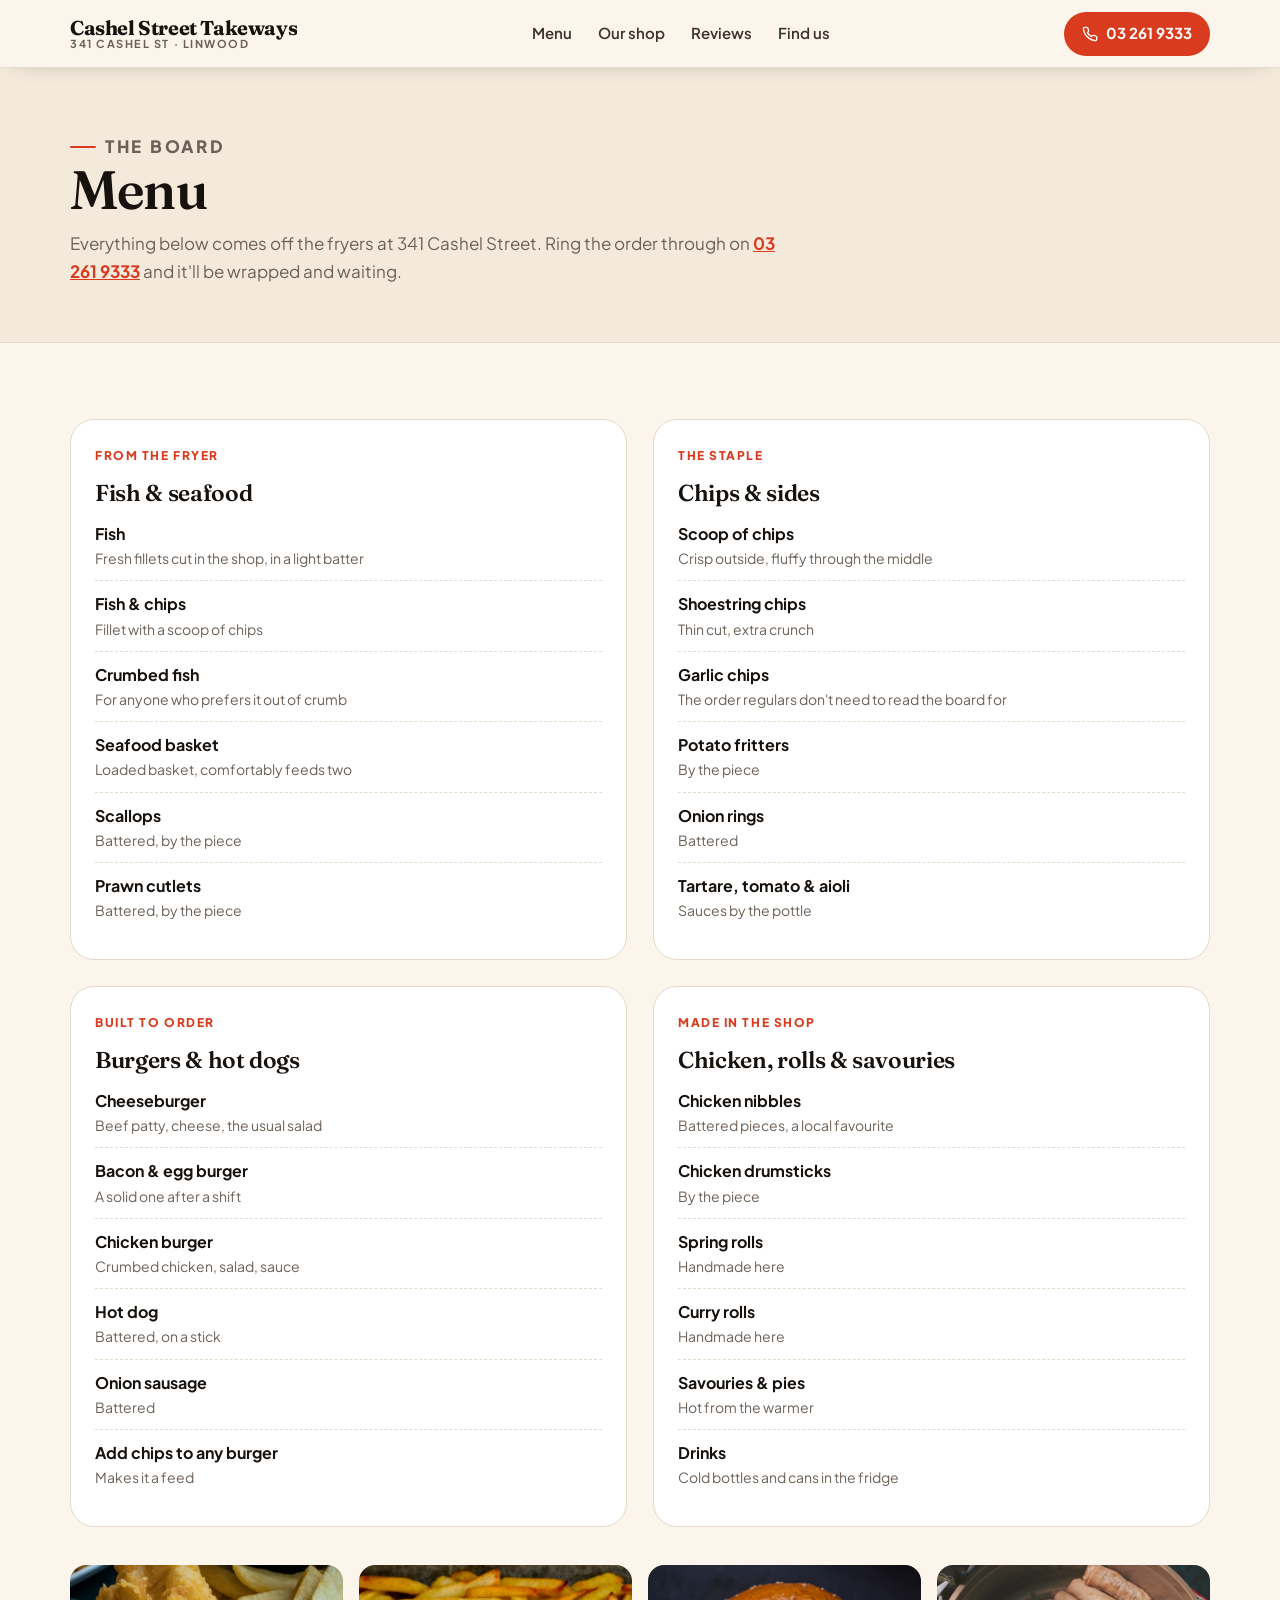
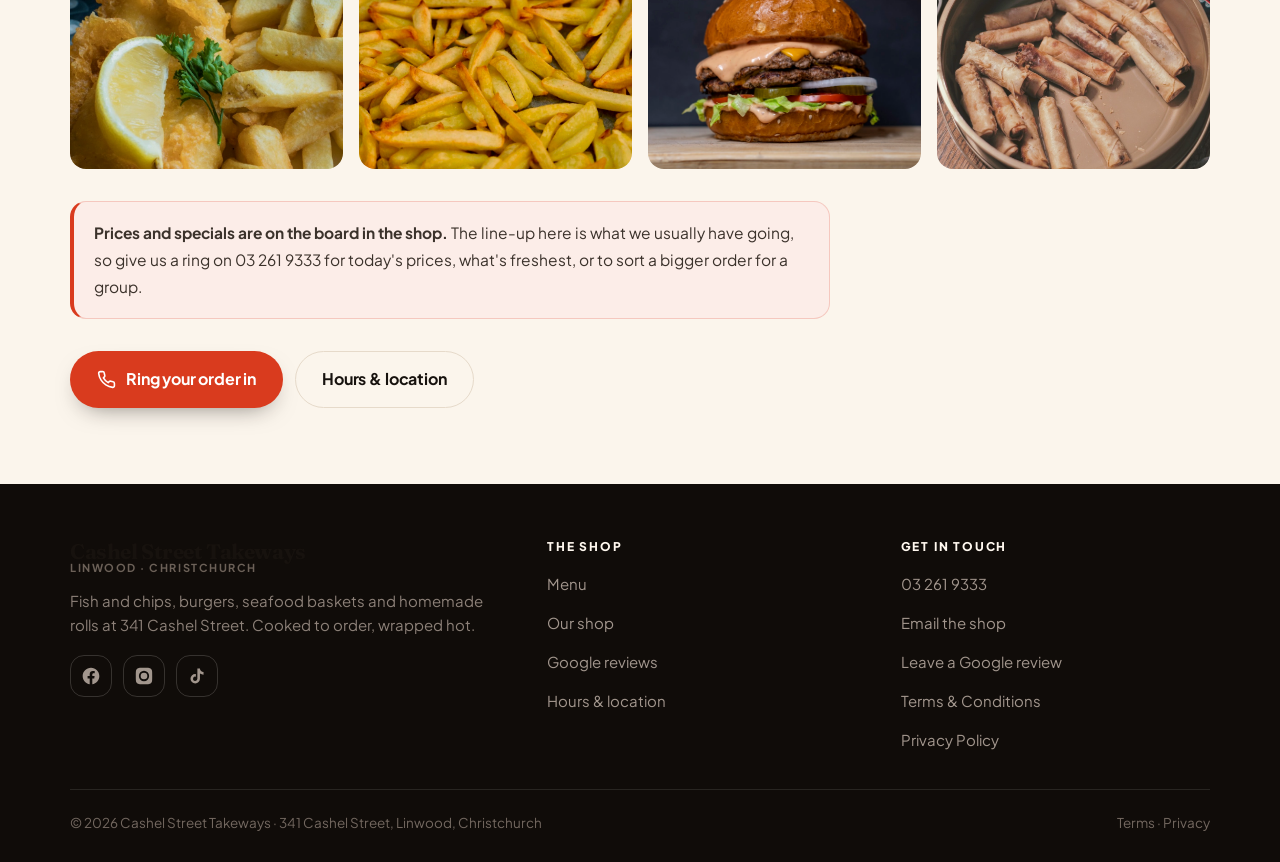
==== commit 0c5dc291: "Apply current build prompt to the Cashel Street demo - Logo is the business name as text; drop the "" ====
--- a/menu.html
+++ b/menu.html
@@ -4,7 +4,7 @@
 <meta charset="utf-8">
 <meta name="viewport" content="width=device-width, initial-scale=1">
 <title>Menu | Cashel Street Takeways, Linwood Christchurch</title>
-<meta name="description" content="The menu board at Cashel Street Takeways — fish and chips, burgers, chicken, seafood baskets, homemade spring rolls and curry rolls. 341 Cashel Street, Linwood. Ring 03 261 9333.">
+<meta name="description" content="The menu board at Cashel Street Takeways: fish and chips, burgers, chicken, seafood baskets, homemade spring rolls and curry rolls. 341 Cashel Street, Linwood. Ring 03 261 9333.">
 <meta name="theme-color" content="#17120E">
 <meta property="og:title" content="Menu | Cashel Street Takeways">
 <meta property="og:description" content="Fish and chips, burgers, chicken, seafood baskets and homemade rolls at 341 Cashel Street, Linwood, Christchurch.">
@@ -20,7 +20,6 @@
 <header class="nav solid">
   <div class="wrap">
     <a class="brand" href="index.html" aria-label="Cashel Street Takeways home">
-      <span class="brand-mark" aria-hidden="true">C</span>
       <span class="brand-name">Cashel Street Takeways<small>341 Cashel St · Linwood</small></span>
     </a>
     <nav class="nav-links" aria-label="Main">
@@ -102,7 +101,7 @@
         <div class="kicker">Made in the shop</div>
         <h3>Chicken, rolls &amp; savouries</h3>
         <ul>
-          <li><b>Chicken nibbles</b><span>Battered pieces — a local favourite</span></li>
+          <li><b>Chicken nibbles</b><span>Battered pieces, a local favourite</span></li>
           <li><b>Chicken drumsticks</b><span>By the piece</span></li>
           <li><b>Spring rolls</b><span>Handmade here</span></li>
           <li><b>Curry rolls</b><span>Handmade here</span></li>
@@ -121,7 +120,7 @@
     </div>
 
     <div class="prose mt-32 rv" style="max-width:760px;">
-      <p class="note"><b>Prices and specials are on the board in the shop.</b> The line-up here is what we usually have going — give us a ring on 03 261 9333 for today's prices, what's freshest, or to sort a bigger order for a group.</p>
+      <p class="note"><b>Prices and specials are on the board in the shop.</b> The line-up here is what we usually have going, so give us a ring on 03 261 9333 for today's prices, what's freshest, or to sort a bigger order for a group.</p>
     </div>
 
     <div class="stack-btns mt-32 rv">
@@ -139,7 +138,6 @@
     <div class="footer-top">
       <div>
         <a class="brand" href="index.html" style="margin-bottom:16px;">
-          <span class="brand-mark" aria-hidden="true">C</span>
           <span class="brand-name">Cashel Street Takeways<small>Linwood · Christchurch</small></span>
         </a>
         <p>Fish and chips, burgers, seafood baskets and homemade rolls at 341 Cashel Street. Cooked to order, wrapped hot.</p>
--- a/styles.css
+++ b/styles.css
@@ -118,8 +118,8 @@
   max-width:100%;
 }
 .btn svg{ width:19px; height:19px; flex:none; }
-.btn-primary{ background:var(--accent); color:#fff; box-shadow:0 10px 26px -10px rgba(217,59,30,.75); }
-.btn-primary:hover{ background:var(--accent-dk); transform:translateY(-2px); box-shadow:0 16px 34px -12px rgba(217,59,30,.85); }
+.btn-primary{ background:var(--accent); color:#fff; box-shadow:0 10px 24px -12px rgba(23,18,14,.55); }
+.btn-primary:hover{ background:var(--accent-dk); transform:translateY(-2px); box-shadow:0 16px 32px -14px rgba(23,18,14,.62); }
 .btn-ghost{ background:transparent; color:var(--ink); border-color:var(--line); }
 .btn-ghost:hover{ background:var(--paper); border-color:var(--ink); transform:translateY(-2px); }
 .btn-light{ background:#FFF8EF; color:var(--ink); }
@@ -170,7 +170,7 @@
   position:fixed; top:0; left:0; right:0; z-index:120;
   height:var(--nav-h);
   display:flex; align-items:center;
-  background:rgba(251,245,236,0);
+  background:linear-gradient(180deg, rgba(23,18,14,.62) 0%, rgba(23,18,14,.28) 60%, rgba(23,18,14,0) 100%);
   transition:background .3s ease, box-shadow .3s ease, border-color .3s ease;
   border-bottom:1px solid transparent;
 }
@@ -183,25 +183,18 @@
 .nav .wrap{ display:flex; align-items:center; justify-content:space-between; gap:14px; }
 
 .brand{ display:flex; align-items:center; gap:10px; text-decoration:none; min-width:0; }
-.brand-mark{
-  width:36px; height:36px; border-radius:11px; flex:none;
-  background:var(--accent); color:#fff;
-  display:grid; place-items:center;
-  font-family:var(--f-display); font-weight:600; font-size:17px; letter-spacing:-.02em;
-}
 .brand-name{
-  font-family:var(--f-display); font-size:18px; font-weight:600; color:#FFF8EF;
+  font-family:var(--f-display); font-size:20px; font-weight:700; color:#FFF8EF;
   letter-spacing:-.02em; line-height:1.05; white-space:nowrap;
   overflow:hidden; text-overflow:ellipsis;
   transition:color .3s ease;
 }
-.brand-name small{ display:block; font-family:var(--f-body); font-size:10px; font-weight:700;
+.brand-name small{ display:block; font-family:var(--f-body); font-size:11px; font-weight:700;
   letter-spacing:.14em; text-transform:uppercase; color:rgba(255,248,239,.62); transition:color .3s ease; }
 @media (max-width:430px){
-  .brand-mark{ width:32px; height:32px; border-radius:10px; font-size:15px; }
   .brand{ gap:8px; }
   .brand-name{ font-size:15.5px; }
-  .brand-name small{ font-size:9px; letter-spacing:.1em; }
+  .brand-name small{ font-size:11px; letter-spacing:.08em; }
 }
 .nav.solid .brand-name{ color:var(--ink); }
 .nav.solid .brand-name small{ color:var(--muted); }
@@ -319,19 +312,27 @@
 .hero-cta{ display:flex; flex-wrap:wrap; gap:12px; margin-bottom:22px; }
 .hero-cta .btn{ flex:1 1 240px; }
 
-.hero-badge{
-  display:inline-flex; align-items:center; gap:12px; flex-wrap:wrap;
-  padding:12px 18px; border-radius:999px;
-  background:rgba(255,255,255,.13);
-  border:1px solid rgba(255,255,255,.28);
-  -webkit-backdrop-filter:blur(12px); backdrop-filter:blur(12px);
-  color:#FFF8EF; font-size:14px; font-weight:600; line-height:1.3;
-  max-width:100%;
-}
+.hero-review{
+  display:block; max-width:430px; text-decoration:none;
+  padding:16px 20px 15px; border-radius:var(--r);
+  background:rgba(255,255,255,.11);
+  border:1px solid rgba(255,255,255,.24);
+  -webkit-backdrop-filter:blur(14px); backdrop-filter:blur(14px);
+  transition:background .28s ease, border-color .28s ease, transform .28s ease;
+}
+.hero-review:hover{ background:rgba(255,255,255,.17); border-color:rgba(255,255,255,.4); transform:translateY(-2px); }
+.hero-review p{
+  color:#FFF8EF; font-size:15px; line-height:1.55; margin:9px 0 10px;
+  font-family:var(--f-display); font-style:italic; font-weight:400;
+}
+.hero-review-by{
+  display:flex; align-items:center; gap:7px;
+  font-size:11.5px; font-weight:800; letter-spacing:.13em; text-transform:uppercase;
+  color:rgba(255,248,239,.7);
+}
+.hero-review-by svg{ width:14px; height:14px; flex:none; }
 .stars{ display:inline-flex; gap:2px; color:var(--gold); flex:none; }
 .stars svg{ width:15px; height:15px; }
-.hero-badge b{ font-weight:800; }
-.hero-badge span{ color:rgba(255,248,239,.74); font-weight:500; }
 
 .scroll-hint{
   position:absolute; left:50%; bottom:14px; transform:translateX(-50%);
@@ -340,31 +341,6 @@
 }
 @media (min-width:940px){ .scroll-hint{ display:block; animation:bob 2.4s ease-in-out infinite; } }
 @keyframes bob{ 0%,100%{ transform:translate(-50%,0);} 50%{ transform:translate(-50%,7px);} }
-
-/* ---------- Trust strip ---------- */
-.trust{ background:var(--ink); padding:0 0 0; }
-.trust-grid{
-  display:grid; gap:0;
-  border-top:1px solid rgba(255,248,239,.12);
-}
-.trust-item{
-  display:flex; gap:16px; align-items:flex-start;
-  padding:26px 0;
-  border-bottom:1px solid rgba(255,248,239,.12);
-}
-.trust-ico{
-  width:44px; height:44px; border-radius:13px; flex:none;
-  display:grid; place-items:center;
-  background:rgba(217,59,30,.18); color:var(--accent);
-  border:1px solid rgba(217,59,30,.34);
-}
-.trust-ico svg{ width:21px; height:21px; }
-.trust-item h3{ font-size:18px; margin:0 0 4px; color:#FFF8EF; }
-.trust-item p{ font-size:15px; color:#A99C90; margin:0; }
-@media (min-width:768px){
-  .trust-grid{ grid-template-columns:repeat(3,1fr); gap:0 34px; }
-  .trust-item{ border-bottom:0; padding:34px 0; }
-}
 
 /* ---------- Menu / services cards ---------- */
 .cards{ display:grid; gap:22px; grid-template-columns:1fr; }
@@ -383,13 +359,12 @@
 .card-img{ position:relative; aspect-ratio:4/3; overflow:hidden; background:var(--bone-deep); }
 .card-img img{ width:100%; height:100%; object-fit:cover; transition:transform .6s cubic-bezier(.2,.7,.3,1); }
 .card:hover .card-img img{ transform:scale(1.055); }
-.card-tag{
-  position:absolute; left:12px; top:12px; z-index:2;
-  background:rgba(23,18,14,.78); color:#FFF8EF;
-  -webkit-backdrop-filter:blur(6px); backdrop-filter:blur(6px);
-  font-size:11px; font-weight:800; letter-spacing:.1em; text-transform:uppercase;
-  padding:6px 11px; border-radius:999px;
-}
+.card-label{
+  display:flex; align-items:center; gap:7px; margin-bottom:9px;
+  font-size:11px; font-weight:800; letter-spacing:.13em; text-transform:uppercase;
+  color:var(--accent-dk);
+}
+.card-label svg{ width:15px; height:15px; flex:none; }
 .card-body{ padding:22px 22px 24px; flex:1; }
 .card-body h3{ font-size:22px; margin:0 0 8px; }
 .card-body p{ font-size:15.5px; color:var(--muted); margin:0; }
@@ -409,7 +384,7 @@
   background:var(--accent); color:#fff;
   padding:14px 20px; border-radius:var(--r);
   font-size:13px; font-weight:800; letter-spacing:.06em; text-transform:uppercase;
-  line-height:1.35; box-shadow:0 14px 30px -14px rgba(217,59,30,.9);
+  line-height:1.35; box-shadow:0 14px 30px -16px rgba(23,18,14,.7);
   max-width:72%;
 }
 @media (min-width:640px){ .corner-tag{ right:-14px; } }
@@ -470,16 +445,6 @@
 .google-mark{ display:flex; align-items:center; gap:7px; font-size:12.5px; color:var(--muted); font-weight:600; margin-top:auto; }
 .google-mark svg{ width:15px; height:15px; }
 
-.rating-summary{
-  display:flex; flex-wrap:wrap; align-items:center; gap:14px;
-  background:var(--paper); border:1px solid var(--line);
-  border-radius:var(--r-lg); padding:20px 22px; margin-bottom:28px;
-}
-.rating-score{ font-family:var(--f-display); font-size:42px; font-weight:600; color:var(--ink); line-height:1; }
-.rating-meta{ font-size:14.5px; color:var(--muted); }
-.rating-meta b{ color:var(--ink); display:block; font-size:16px; }
-.rating-summary .btn{ margin-left:auto; }
-
 /* ---------- Review banner ---------- */
 .review-banner{ background:var(--ink); text-align:center; }
 .review-banner h2{ font-size:clamp(26px,6.4vw,40px); color:#FFF8EF; max-width:16ch; margin-inline:auto; }
@@ -488,8 +453,23 @@
 .review-banner .stars svg{ width:22px; height:22px; }
 
 /* ---------- Contact ---------- */
-.contact-grid{ display:grid; gap:34px; grid-template-columns:1fr; }
-@media (min-width:940px){ .contact-grid{ grid-template-columns:1.05fr .95fr; gap:56px; } }
+.contact-card{
+  display:grid; grid-template-columns:1fr; gap:0;
+  max-width:1120px; margin:0 auto;
+  background:rgba(255,248,239,.05);
+  border:1px solid rgba(255,248,239,.14);
+  border-radius:var(--r-xl);
+  overflow:hidden;
+  box-shadow:var(--shadow-lg);
+}
+.contact-map{ position:relative; min-height:300px; order:2; line-height:0; }
+.contact-map iframe{ position:absolute; inset:0; width:100%; height:100%; border:0; }
+.contact-body{ padding:30px 26px 32px; order:1; }
+@media (min-width:940px){
+  .contact-card{ grid-template-columns:1fr 1fr; }
+  .contact-map{ order:1; min-height:100%; }
+  .contact-body{ order:2; padding:38px 36px 40px; }
+}
 
 .info-row{
   display:flex; gap:15px; align-items:flex-start;
@@ -514,15 +494,11 @@
 .hours li b{ color:#FFF8EF; font-weight:600; flex:none; }
 .hours li.closed b{ color:#A99C90; }
 
-.contact-card{
-  background:rgba(255,248,239,.05);
-  border:1px solid rgba(255,248,239,.14);
-  border-radius:var(--r-xl);
-  padding:28px 24px;
-}
 .contact-card h3{ font-size:24px; margin:0 0 8px; }
-.contact-card > p{ color:#A99C90; font-size:15.5px; margin-bottom:22px; }
+.contact-lede{ color:#A99C90; font-size:15.5px; margin:0 0 22px; }
 .contact-btns{ display:grid; gap:12px; }
+.contact-details{ margin-top:26px; padding-top:8px; border-top:1px solid rgba(255,248,239,.13); }
+.hours-note{ font-size:13.5px; color:#8C8078; margin-top:10px; }
 
 .socials{ display:flex; gap:11px; flex-wrap:wrap; margin-top:24px; }
 .social{
@@ -535,18 +511,6 @@
 .social svg{ width:20px; height:20px; }
 .social:hover{ background:var(--accent); border-color:var(--accent); color:#fff; transform:translateY(-3px); }
 .socials-label{ font-size:11.5px; font-weight:800; letter-spacing:.14em; text-transform:uppercase; color:#A99C90; margin:26px 0 0; }
-
-/* ---------- Map ---------- */
-.map-wrap{
-  border-radius:var(--r-xl);
-  overflow:hidden;
-  border:1px solid var(--line);
-  box-shadow:var(--shadow);
-  background:var(--bone-deep);
-  line-height:0;
-}
-.map-wrap iframe{ width:100%; height:340px; border:0; display:block; }
-@media (min-width:768px){ .map-wrap iframe{ height:430px; } }
 
 /* ---------- Footer ---------- */
 .footer{ background:#100C09; color:#8C8078; padding:56px 0 28px; }
@@ -618,3 +582,13 @@
 .stack-btns{ display:flex; flex-wrap:wrap; gap:12px; }
 .stack-btns .btn{ flex:1 1 220px; }
 @media (min-width:640px){ .stack-btns .btn{ flex:0 1 auto; } }
+
+/* Uber Eats nav button (added) */
+.nav-uber{ display:inline-flex; align-items:center; gap:8px; padding:0 16px; height:42px;
+  border:1.5px solid rgba(255,255,255,.55); border-radius:100px; color:#fff; text-decoration:none;
+  font-weight:600; font-size:.9rem; transition:background .25s, border-color .25s, transform .25s; }
+.nav-uber svg{ width:16px; height:16px; }
+.nav-uber:hover{ background:#fff; color:var(--ink, #14161a); border-color:#fff; transform:translateY(-1px); }
+@media (max-width: 900px){ .nav-uber{ display:none; } }
+.nav.solid .nav-uber{ border-color:rgba(20,22,26,.34); color:var(--ink); }
+.nav.solid .nav-uber:hover{ background:var(--ink); color:#fff; border-color:var(--ink); }
